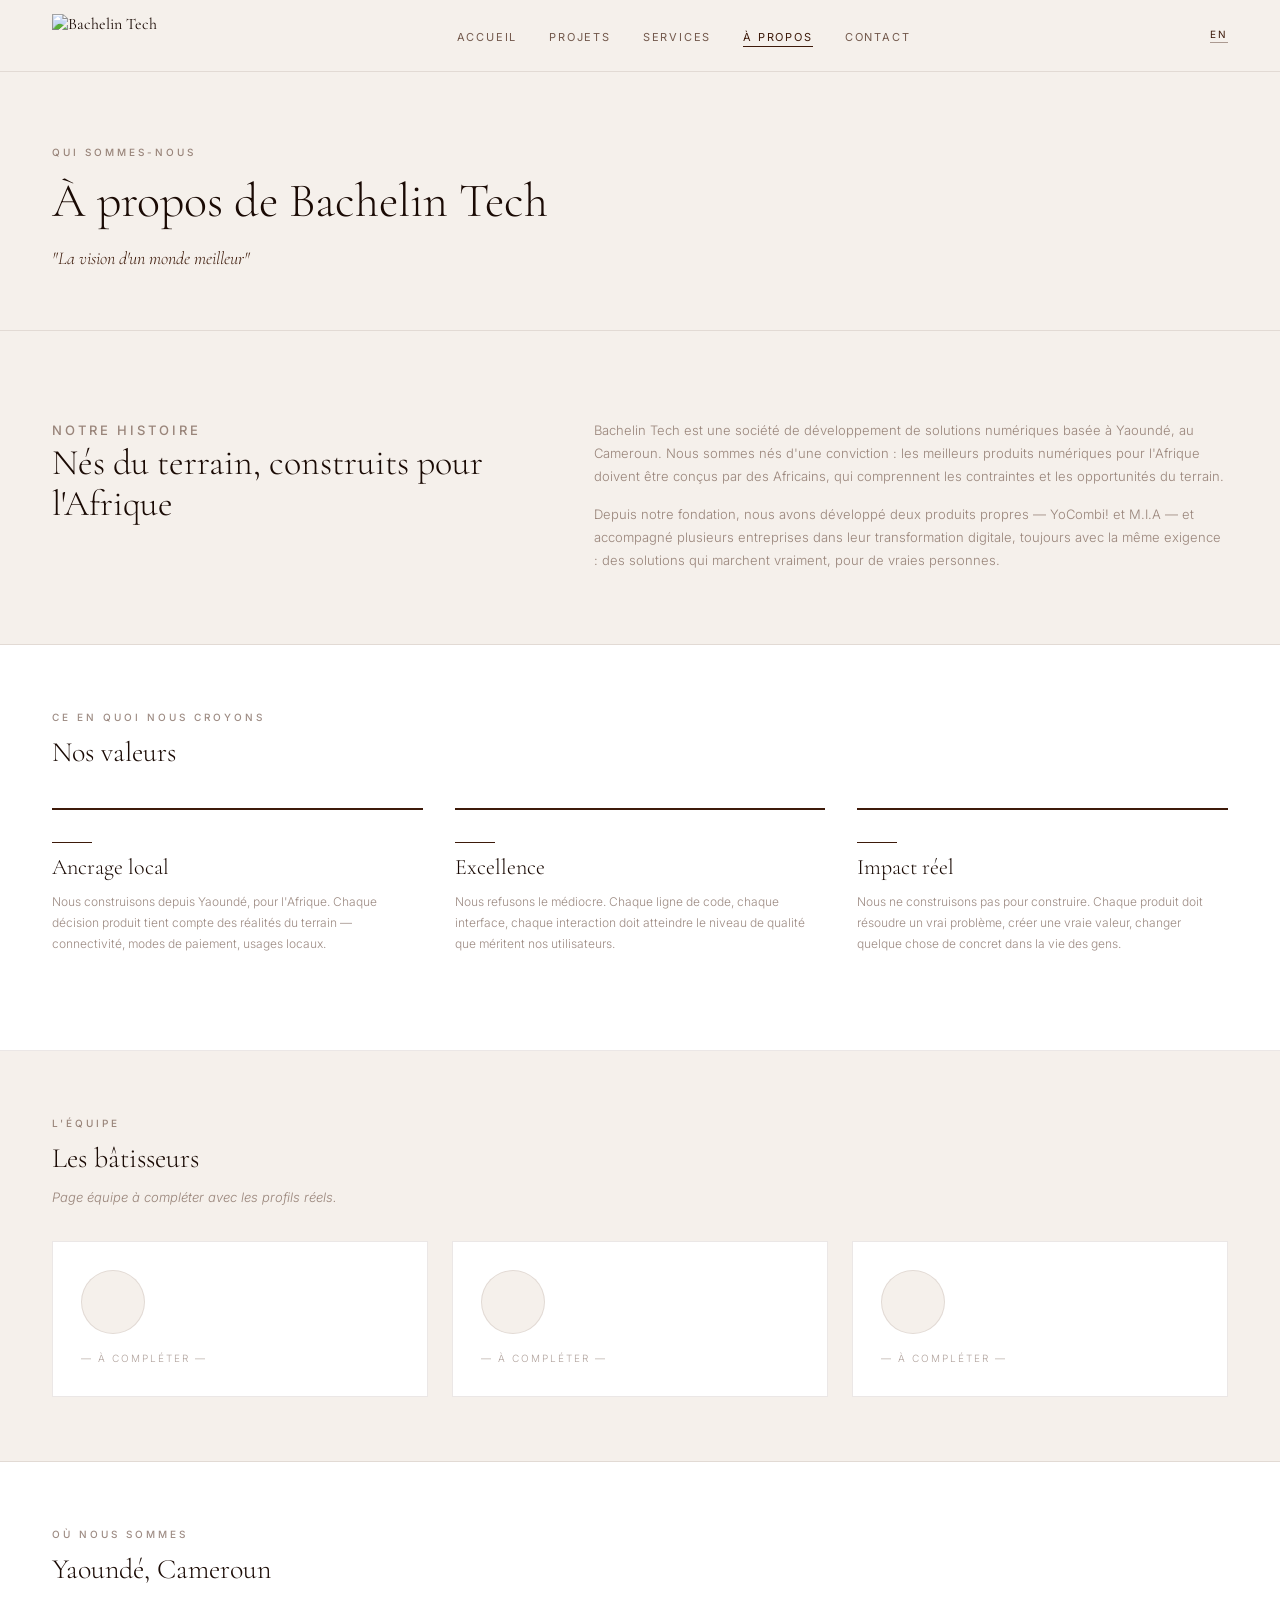
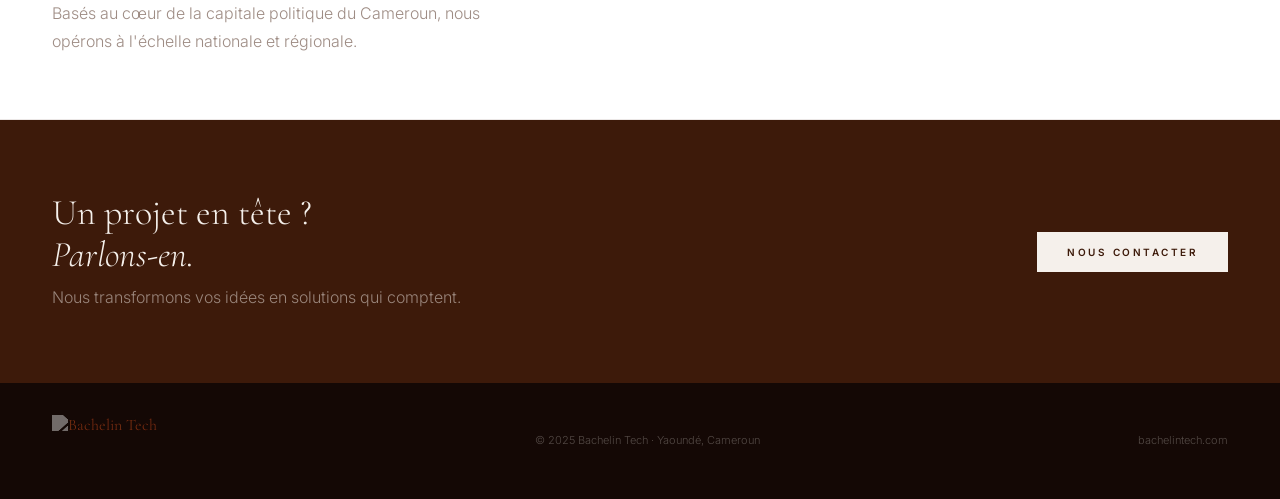
==== a-propos.html @ e6c0b754 "feat: add about page — histoire, valeurs, équipe, localisation" ====
<!DOCTYPE html>
<html lang="fr">
<head>
  <meta charset="UTF-8">
  <meta name="viewport" content="width=device-width, initial-scale=1.0">
  <meta name="description" content="À propos de Bachelin Tech — Histoire, valeurs, équipe. Yaoundé, Cameroun.">
  <title data-i18n="meta.title.about">À propos — Bachelin Tech</title>
  <link rel="stylesheet" href="assets/css/main.css">
  <link rel="icon" type="image/png" href="assets/images/logo-btech.png">
</head>
<body>

  <nav id="main-nav">
    <a href="index.html" class="nav-brand"><img src="assets/images/logo-btech.png" alt="Bachelin Tech" class="nav-logo"></a>
    <ul class="nav-links">
      <li><a href="index.html"    data-i18n="nav.home">Accueil</a></li>
      <li><a href="projets.html"  data-i18n="nav.projects">Projets</a></li>
      <li><a href="services.html" data-i18n="nav.services">Services</a></li>
      <li><a href="a-propos.html" data-i18n="nav.about">À propos</a></li>
      <li><a href="contact.html"  data-i18n="nav.contact">Contact</a></li>
    </ul>
    <div class="nav-right">
      <button class="lang-toggle" id="lang-toggle">EN</button>
      <button class="nav-burger" id="nav-burger" aria-label="Menu">☰</button>
    </div>
  </nav>
  <div class="nav-mobile" id="mobile-nav">
    <button class="nav-mobile-close" id="mobile-nav-close">✕</button>
    <a href="index.html"    data-i18n="nav.home">Accueil</a>
    <a href="projets.html"  data-i18n="nav.projects">Projets</a>
    <a href="services.html" data-i18n="nav.services">Services</a>
    <a href="a-propos.html" data-i18n="nav.about">À propos</a>
    <a href="contact.html"  data-i18n="nav.contact">Contact</a>
  </div>

  <main>

    <header class="page-hero">
      <p class="eyebrow" data-i18n="about.eyebrow">Qui sommes-nous</p>
      <h1 data-i18n="about.title">À propos de Bachelin Tech</h1>
      <p style="margin-top:14px;font-family:'Cormorant Garamond',Georgia,serif;font-size:18px;font-style:italic;color:#3D1A0A" data-i18n="about.sub">"La vision d'un monde meilleur"</p>
    </header>

    <!-- ═══ HISTOIRE ═════════════════════════════════════════ -->
    <section class="about-histoire">
      <div>
        <p class="eyebrow" data-i18n="about.h.eyebrow">Notre histoire</p>
        <h2 data-i18n="about.h.title">Nés du terrain, construits pour l'Afrique</h2>
      </div>
      <div>
        <p data-i18n="about.h.p1">Bachelin Tech est une société de développement de solutions numériques basée à Yaoundé, au Cameroun. Nous sommes nés d'une conviction : les meilleurs produits numériques pour l'Afrique doivent être conçus par des Africains, qui comprennent les contraintes et les opportunités du terrain.</p>
        <p style="margin-top:16px" data-i18n="about.h.p2">Depuis notre fondation, nous avons développé deux produits propres — YoCombi! et M.I.A — et accompagné plusieurs entreprises dans leur transformation digitale, toujours avec la même exigence : des solutions qui marchent vraiment, pour de vraies personnes.</p>
      </div>
    </section>

    <!-- ═══ VALEURS ═══════════════════════════════════════════ -->
    <section class="values-section">
      <p class="eyebrow" data-i18n="about.v.eyebrow">Ce en quoi nous croyons</p>
      <h2 style="font-size:28px;margin-top:10px" data-i18n="about.v.title">Nos valeurs</h2>
      <div class="values-grid">
        <div class="value-card">
          <div class="rule"></div>
          <h3 class="value-name" data-i18n="about.v1.name">Ancrage local</h3>
          <p class="value-desc" data-i18n="about.v1.desc">Nous construisons depuis Yaoundé, pour l'Afrique. Chaque décision produit tient compte des réalités du terrain — connectivité, modes de paiement, usages locaux.</p>
        </div>
        <div class="value-card">
          <div class="rule"></div>
          <h3 class="value-name" data-i18n="about.v2.name">Excellence</h3>
          <p class="value-desc" data-i18n="about.v2.desc">Nous refusons le médiocre. Chaque ligne de code, chaque interface, chaque interaction doit atteindre le niveau de qualité que méritent nos utilisateurs.</p>
        </div>
        <div class="value-card">
          <div class="rule"></div>
          <h3 class="value-name" data-i18n="about.v3.name">Impact réel</h3>
          <p class="value-desc" data-i18n="about.v3.desc">Nous ne construisons pas pour construire. Chaque produit doit résoudre un vrai problème, créer une vraie valeur, changer quelque chose de concret dans la vie des gens.</p>
        </div>
      </div>
    </section>

    <!-- ═══ ÉQUIPE ════════════════════════════════════════════ -->
    <section class="team-section">
      <p class="eyebrow" data-i18n="about.team.eyebrow">L'équipe</p>
      <h2 style="font-size:28px;margin-top:10px" data-i18n="about.team.title">Les bâtisseurs</h2>
      <p style="margin-top:12px;font-style:italic;color:rgba(61,26,10,0.5);font-family:'Inter',sans-serif;font-size:13px" data-i18n="about.team.note">Page équipe à compléter avec les profils réels.</p>
      <div class="team-grid">
        <div class="team-placeholder">
          <div class="team-avatar"></div>
          <p style="font-family:'Inter',sans-serif;font-size:10px;letter-spacing:2px;color:rgba(61,26,10,0.4)">— À COMPLÉTER —</p>
        </div>
        <div class="team-placeholder">
          <div class="team-avatar"></div>
          <p style="font-family:'Inter',sans-serif;font-size:10px;letter-spacing:2px;color:rgba(61,26,10,0.4)">— À COMPLÉTER —</p>
        </div>
        <div class="team-placeholder">
          <div class="team-avatar"></div>
          <p style="font-family:'Inter',sans-serif;font-size:10px;letter-spacing:2px;color:rgba(61,26,10,0.4)">— À COMPLÉTER —</p>
        </div>
      </div>
    </section>

    <!-- ═══ LOCALISATION ══════════════════════════════════════ -->
    <section class="section" style="border-bottom:1px solid rgba(61,26,10,0.1);background:#ffffff">
      <p class="eyebrow" data-i18n="about.location.eyebrow">Où nous sommes</p>
      <h2 style="font-size:28px;margin-top:10px" data-i18n="about.location.title">Yaoundé, Cameroun</h2>
      <p style="margin-top:14px;max-width:480px" data-i18n="about.location.desc">Basés au cœur de la capitale politique du Cameroun, nous opérons à l'échelle nationale et régionale.</p>
    </section>

    <div class="cta-band">
      <div>
        <h2><span data-i18n="cta.headline1">Un projet en tête ?</span><br><em data-i18n="cta.headline2">Parlons-en.</em></h2>
        <p data-i18n="cta.sub">Nous transformons vos idées en solutions qui comptent.</p>
      </div>
      <a href="contact.html" class="btn-light" data-i18n="cta.btn">Nous contacter</a>
    </div>

  </main>

  <footer id="main-footer">
    <img src="assets/images/logo-btech.png" alt="Bachelin Tech" class="footer-logo">
    <p class="footer-copy" data-i18n="footer.copy">© 2025 Bachelin Tech · Yaoundé, Cameroun</p>
    <p class="footer-copy">bachelintech.com</p>
  </footer>
  <script src="assets/js/i18n.js"></script>
  <script src="assets/js/main.js"></script>
</body>
</html>
---- assets/css/main.css ----
/* ─── GOOGLE FONTS ───────────────────────────────────────── */
@import url('https://fonts.googleapis.com/css2?family=Cormorant+Garamond:ital,wght@0,300;0,400;0,600;1,300;1,400&family=Inter:wght@300;400;500;600&display=swap');

/* ─── VARIABLES ──────────────────────────────────────────── */
:root {
  --cream:      #F5F0EB;
  --brown:      #3D1A0A;
  --dark:       #1a0a04;
  --footer-bg:  #140805;
  --white:      #ffffff;
  --border:     rgba(61, 26, 10, 0.10);
  --muted:      rgba(61, 26, 10, 0.50);
  --font-serif: 'Cormorant Garamond', Georgia, serif;
  --font-sans:  'Inter', -apple-system, BlinkMacSystemFont, sans-serif;
}

/* ─── RESET ──────────────────────────────────────────────── */
*, *::before, *::after { box-sizing: border-box; margin: 0; padding: 0; }
html { scroll-behavior: smooth; }
body { background: var(--cream); color: var(--dark); font-family: var(--font-serif); -webkit-font-smoothing: antialiased; }
img { max-width: 100%; display: block; }
a { text-decoration: none; color: inherit; }
ul { list-style: none; }
button { cursor: pointer; border: none; background: none; font-family: inherit; }

/* ─── TYPOGRAPHY ─────────────────────────────────────────── */
h1, h2, h3, h4 { font-family: var(--font-serif); font-weight: 300; line-height: 1.15; color: var(--dark); }
p { font-family: var(--font-sans); font-weight: 300; line-height: 1.75; color: var(--muted); }
.eyebrow { font-family: var(--font-sans); font-size: 10px; letter-spacing: 3px; font-weight: 500; color: var(--muted); text-transform: uppercase; }
.brown  { color: var(--brown); }
.rule   { width: 40px; height: 1px; background: var(--brown); }

/* ─── NAV ────────────────────────────────────────────────── */
#main-nav {
  position: sticky; top: 0; z-index: 100;
  background: var(--cream);
  height: 72px;
  display: flex; align-items: center; justify-content: space-between;
  padding: 0 52px;
  border-bottom: 1px solid var(--border);
}
.nav-logo { height: 44px; width: auto; }
.nav-links { display: flex; gap: 32px; align-items: center; }
.nav-links a {
  font-family: var(--font-sans); font-size: 11px; letter-spacing: 1.8px;
  text-transform: uppercase; color: var(--brown); opacity: 0.7; transition: opacity 0.2s;
}
.nav-links a:hover, .nav-links a.active { opacity: 1; }
.nav-links a.active { border-bottom: 1px solid var(--brown); padding-bottom: 2px; }
.nav-right { display: flex; align-items: center; gap: 16px; }
.lang-toggle {
  font-family: var(--font-sans); font-size: 10px; letter-spacing: 2px;
  color: var(--brown); border-bottom: 1px solid rgba(61,26,10,0.4); padding-bottom: 2px;
}
.nav-burger { display: none; font-size: 22px; color: var(--brown); }
.nav-mobile {
  display: none; position: fixed; inset: 0; background: var(--cream); z-index: 99;
  flex-direction: column; align-items: center; justify-content: center; gap: 32px;
}
.nav-mobile.open { display: flex; }
.nav-mobile a { font-family: var(--font-serif); font-size: 32px; font-weight: 300; color: var(--dark); }
.nav-mobile-close { position: absolute; top: 24px; right: 28px; font-size: 28px; color: var(--brown); }

/* ─── FOOTER ─────────────────────────────────────────────── */
#main-footer {
  background: var(--footer-bg);
  padding: 32px 52px;
  display: flex; justify-content: space-between; align-items: center;
}
.footer-logo { height: 52px; width: auto; opacity: 0.4; filter: brightness(10); }
.footer-copy { font-family: var(--font-sans); font-size: 11px; color: rgba(245,240,235,0.28); }

/* ─── BUTTONS ────────────────────────────────────────────── */
.btn-primary {
  display: inline-block; font-family: var(--font-sans); font-size: 10px;
  letter-spacing: 2.5px; font-weight: 600; text-transform: uppercase;
  background: var(--brown); color: var(--cream); padding: 13px 26px; transition: opacity 0.2s;
}
.btn-primary:hover { opacity: 0.85; }
.btn-ghost {
  font-family: var(--font-serif); font-size: 15px; font-style: italic;
  color: var(--brown); border-bottom: 1px solid rgba(61,26,10,0.3); padding-bottom: 2px;
}
.btn-light {
  display: inline-block; font-family: var(--font-sans); font-size: 10px;
  letter-spacing: 2.5px; font-weight: 600; text-transform: uppercase;
  background: var(--cream); color: var(--brown); padding: 14px 30px;
}
.btn-light:hover { opacity: 0.85; }

/* ─── PAGE HERO (inner pages) ────────────────────────────── */
.page-hero { padding: 72px 52px 56px; border-bottom: 1px solid var(--border); }
.page-hero h1 { font-size: 48px; margin-top: 12px; }

/* ─── CTA BAND ───────────────────────────────────────────── */
.cta-band {
  background: var(--brown); padding: 72px 52px;
  display: flex; justify-content: space-between; align-items: center; gap: 40px;
}
.cta-band h2 { font-size: 36px; color: var(--cream); }
.cta-band p  { color: rgba(245,240,235,0.5); margin-top: 8px; }

/* ─── SECTION HELPERS ────────────────────────────────────── */
.section { padding: 64px 52px; }
.section-top {
  display: flex; justify-content: space-between; align-items: flex-end; margin-bottom: 48px;
}

/* ─── HOME: HERO SPLIT ───────────────────────────────────── */
.hero-split {
  display: grid; grid-template-columns: 52% 48%;
  min-height: 500px; border-bottom: 1px solid var(--border);
}
.hero-left {
  padding: 60px 52px;
  display: flex; flex-direction: column; justify-content: space-between;
  border-right: 1px solid var(--border);
}
.hero-logo    { height: 72px; width: auto; margin-bottom: 24px; }
.hero-headline { font-size: 54px; line-height: 1.1; }
.hero-meta    { margin-top: auto; padding-top: 36px; }
.hero-tagline {
  font-family: var(--font-sans); font-size: 13px; font-weight: 300; color: #5a3a28;
  line-height: 1.75; max-width: 340px; margin-bottom: 28px;
}
.hero-ctas    { display: flex; align-items: center; gap: 20px; }
.hero-right   { display: flex; flex-direction: column; }
.hero-product {
  flex: 1; padding: 36px 40px; border-bottom: 1px solid var(--border);
  display: flex; flex-direction: column; justify-content: space-between;
  transition: background 0.2s;
}
.hero-product:last-child { border-bottom: none; }
.hero-product:hover { background: rgba(255,255,255,0.5); }
.prod-name { font-size: 36px; margin: 10px 0; }
.prod-link { font-family: var(--font-serif); font-size: 15px; font-style: italic; color: rgba(61,26,10,0.35); margin-top: 14px; }

/* ─── HOME: MANIFESTE ────────────────────────────────────── */
.manifeste {
  padding: 72px 52px; display: grid; grid-template-columns: 1fr 1fr;
  gap: 64px; align-items: center; border-bottom: 1px solid var(--border); background: var(--white);
}
.manifeste blockquote { font-size: 30px; line-height: 1.4; }
.manifeste .rule      { margin-bottom: 22px; }

/* ─── HOME: SERVICES APERÇU ──────────────────────────────── */
.services-preview { padding: 64px 52px; border-bottom: 1px solid var(--border); }
.services-grid    { display: grid; grid-template-columns: repeat(3, 1fr); }
.svc-item { padding: 24px; border-left: 1px solid var(--border); }
.svc-item:first-child { border-left: none; padding-left: 0; }
.svc-num  { font-family: var(--font-sans); font-size: 10px; letter-spacing: 2px; color: rgba(61,26,10,0.28); margin-bottom: 12px; }
.svc-name { font-size: 20px; margin-bottom: 8px; }
.svc-desc { font-size: 12px; }

/* ─── PROJECTS ───────────────────────────────────────────── */
.product-feature {
  padding: 64px 52px; display: grid; grid-template-columns: 1fr 1fr;
  gap: 64px; align-items: start; border-bottom: 1px solid var(--border);
}
.product-feature:nth-child(even) { background: var(--white); }
.product-tag {
  display: inline-block; font-family: var(--font-sans); font-size: 9px; letter-spacing: 2px;
  font-weight: 700; color: var(--brown); background: rgba(61,26,10,0.07);
  padding: 4px 12px; border-radius: 20px; margin-bottom: 16px;
}
.product-name         { font-size: 48px; line-height: 1; margin-bottom: 16px; }
.product-name .accent { color: var(--brown); }
.product-body p       { margin-top: 16px; font-size: 13px; }
.product-meta         { margin-top: 24px; }
.product-meta-item {
  display: flex; gap: 12px; padding: 12px 0;
  border-top: 1px solid var(--border); font-family: var(--font-sans); font-size: 12px;
}
.product-meta-label { color: var(--muted); min-width: 100px; }
.product-meta-value { color: var(--dark); font-weight: 500; }
.product-visual {
  background: var(--cream); border: 1px solid var(--border); padding: 40px;
  display: flex; align-items: center; justify-content: center; min-height: 280px;
}
.product-visual-placeholder { font-size: 64px; color: rgba(61,26,10,0.12); font-family: var(--font-serif); }

.clients-section { padding: 64px 52px; background: var(--white); }
.clients-grid {
  display: grid; grid-template-columns: repeat(3, 1fr);
  gap: 1px; background: var(--border); border: 1px solid var(--border); margin-top: 40px;
}
.client-card { background: var(--cream); padding: 32px 28px; transition: background 0.2s; }
.client-card:hover { background: var(--white); }
.client-sector { font-family: var(--font-sans); font-size: 9px; letter-spacing: 2px; color: var(--muted); font-weight: 600; margin-bottom: 10px; }
.client-name   { font-size: 22px; margin-bottom: 10px; }
.client-desc   { font-size: 12px; line-height: 1.65; }

/* ─── SERVICES ───────────────────────────────────────────── */
.services-full { padding: 64px 52px; border-bottom: 1px solid var(--border); }
.services-full-grid { display: grid; grid-template-columns: repeat(2, 1fr); gap: 0; margin-top: 40px; }
.service-full-item { padding: 36px 32px; border-top: 1px solid var(--border); border-left: 1px solid var(--border); }
.service-full-item:nth-child(odd) { border-left: none; }
.service-icon  { font-size: 28px; margin-bottom: 16px; }
.service-title { font-size: 24px; margin-bottom: 12px; }
.service-text  { font-size: 13px; }

.process-section { padding: 64px 52px; background: var(--white); border-bottom: 1px solid var(--border); }
.process-steps   { display: grid; grid-template-columns: repeat(4, 1fr); gap: 0; margin-top: 40px; }
.process-step    { padding: 32px 24px; border-left: 1px solid var(--border); }
.process-step:first-child { border-left: none; }
.process-num   { font-family: var(--font-sans); font-size: 10px; letter-spacing: 2px; color: var(--muted); margin-bottom: 12px; }
.process-title { font-size: 20px; margin-bottom: 8px; }
.process-desc  { font-size: 12px; }

/* ─── ABOUT ──────────────────────────────────────────────── */
.about-histoire {
  padding: 72px 52px; display: grid; grid-template-columns: 40% 1fr;
  gap: 72px; border-bottom: 1px solid var(--border);
}
.about-histoire h2 { font-size: 36px; }
.about-histoire p  { font-size: 13px; margin-top: 16px; }

.values-section { padding: 64px 52px; border-bottom: 1px solid var(--border); background: var(--white); }
.values-grid    { display: grid; grid-template-columns: repeat(3,1fr); gap: 32px; margin-top: 40px; }
.value-card     { padding: 32px 0; border-top: 2px solid var(--brown); }
.value-name     { font-size: 22px; margin: 12px 0 10px; }
.value-desc     { font-size: 12px; }

.team-section { padding: 64px 52px; border-bottom: 1px solid var(--border); }
.team-grid    { display: grid; grid-template-columns: repeat(3,1fr); gap: 24px; margin-top: 32px; }
.team-placeholder { border: 1px solid var(--border); padding: 28px; background: var(--white); }
.team-avatar  { width: 64px; height: 64px; border-radius: 50%; background: var(--cream); border: 1px solid var(--border); margin-bottom: 16px; }

/* ─── CONTACT ────────────────────────────────────────────── */
.contact-layout {
  padding: 64px 52px; display: grid; grid-template-columns: 1fr 1fr;
  gap: 80px; align-items: start;
}
.contact-form   { display: flex; flex-direction: column; gap: 20px; }
.form-group     { display: flex; flex-direction: column; gap: 6px; }
.form-label     { font-family: var(--font-sans); font-size: 10px; letter-spacing: 2px; color: var(--muted); font-weight: 500; text-transform: uppercase; }
.form-input, .form-textarea {
  background: var(--white); border: 1px solid var(--border); padding: 14px 16px;
  font-family: var(--font-sans); font-size: 13px; color: var(--dark);
  outline: none; transition: border-color 0.2s; width: 100%;
}
.form-input:focus, .form-textarea:focus { border-color: var(--brown); }
.form-textarea { resize: vertical; min-height: 140px; }
.form-submit   { align-self: flex-start; margin-top: 8px; }
#form-success  { display: none; font-family: var(--font-serif); font-size: 18px; font-style: italic; color: var(--brown); padding: 20px 0; }

.contact-info h3 { font-size: 24px; margin-bottom: 24px; }
.contact-info-item { display: flex; flex-direction: column; gap: 4px; padding: 16px 0; border-top: 1px solid var(--border); }
.info-label { font-family: var(--font-sans); font-size: 10px; letter-spacing: 2px; color: var(--muted); }
.info-value { font-size: 16px; }

/* ─── RESPONSIVE ─────────────────────────────────────────── */
@media (max-width: 768px) {
  #main-nav { padding: 0 20px; }
  .nav-links { display: none; }
  .nav-burger { display: block; }

  .hero-split { grid-template-columns: 1fr; }
  .hero-left  { padding: 40px 20px; border-right: none; border-bottom: 1px solid var(--border); }
  .hero-headline { font-size: 38px; }

  .manifeste,
  .product-feature,
  .about-histoire,
  .contact-layout { grid-template-columns: 1fr; gap: 40px; padding: 48px 20px; }

  .services-grid,
  .process-steps { grid-template-columns: 1fr; }
  .svc-item, .process-step { border-left: none; border-top: 1px solid var(--border); padding: 20px 0; }
  .svc-item:first-child, .process-step:first-child { border-top: none; }

  .services-full-grid, .clients-grid, .values-grid, .team-grid { grid-template-columns: 1fr; }
  .service-full-item { border-left: none; }

  .services-preview, .services-full, .process-section, .clients-section,
  .values-section, .team-section, .section { padding: 48px 20px; }

  .page-hero { padding: 48px 20px 40px; }
  .page-hero h1 { font-size: 34px; }

  .cta-band { flex-direction: column; align-items: flex-start; padding: 48px 20px; }
  .cta-band h2 { font-size: 28px; }

  #main-footer { flex-direction: column; gap: 16px; padding: 24px 20px; text-align: center; }
}
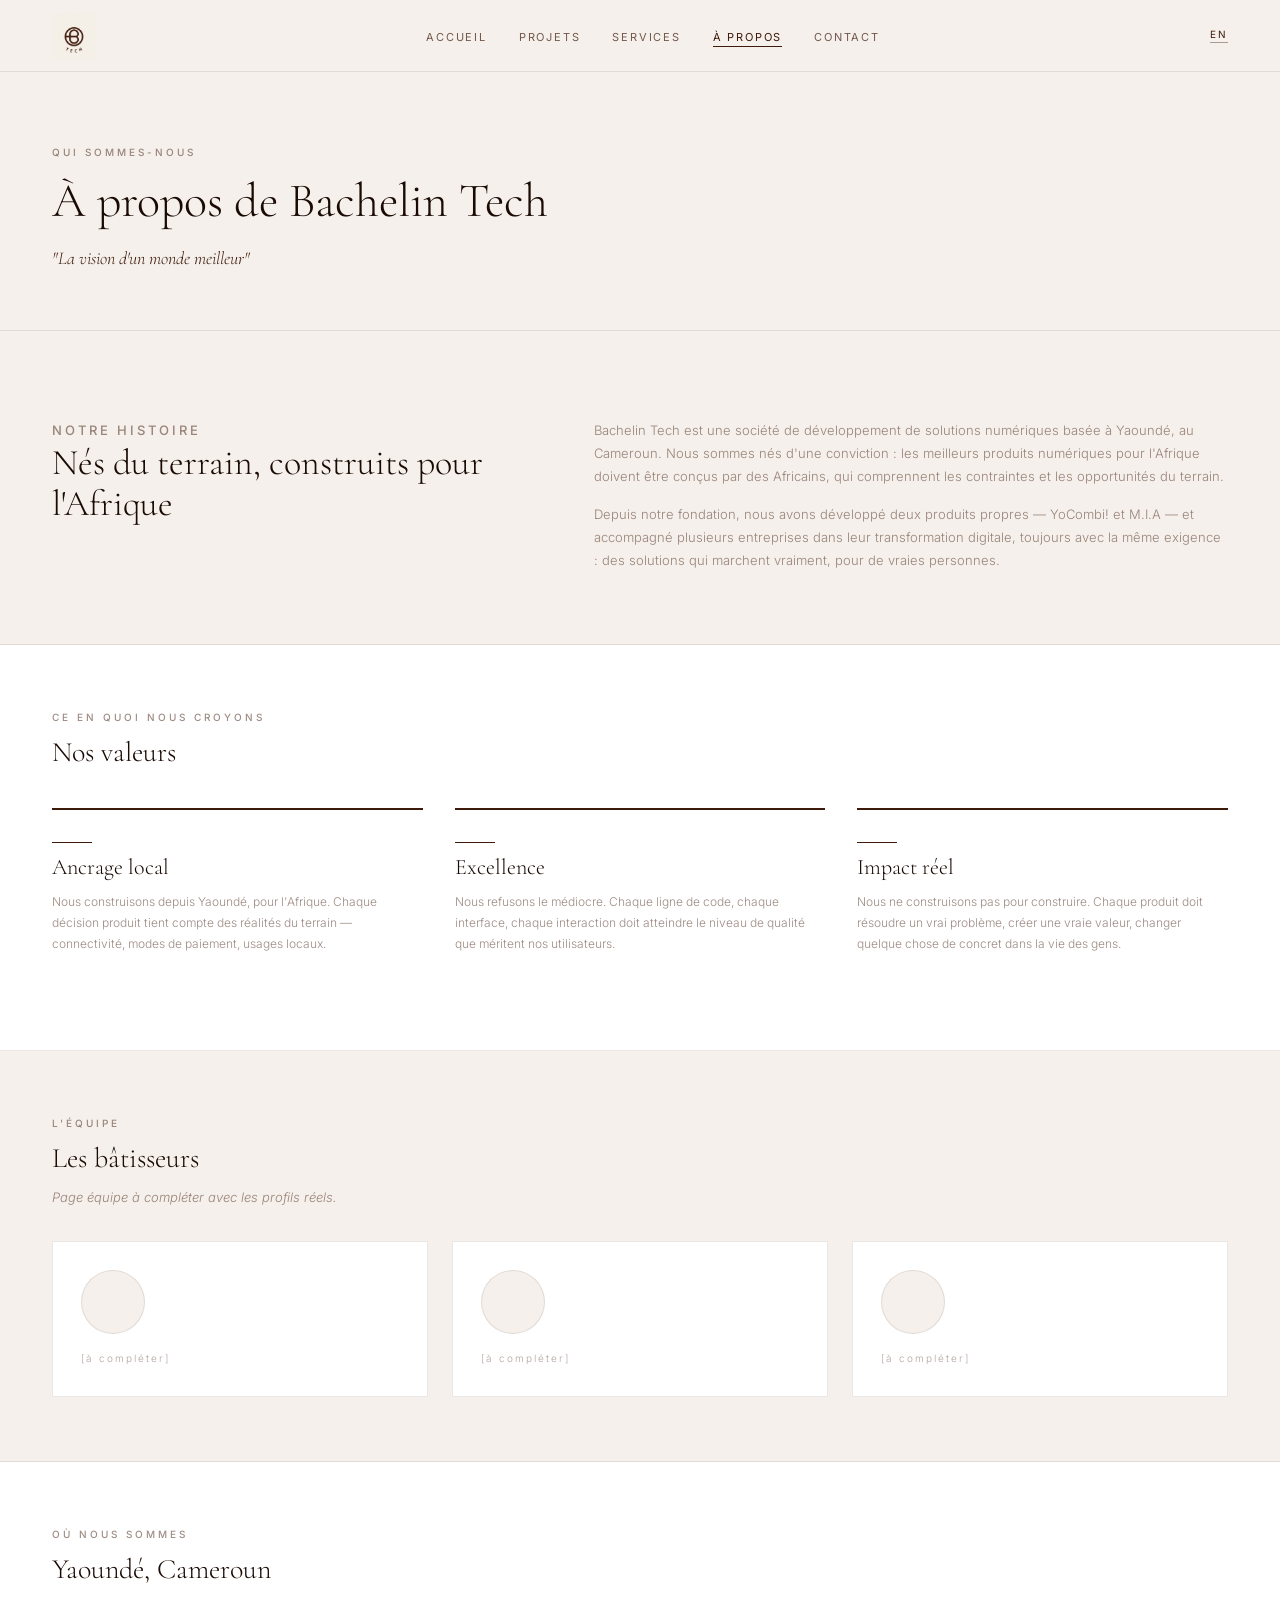
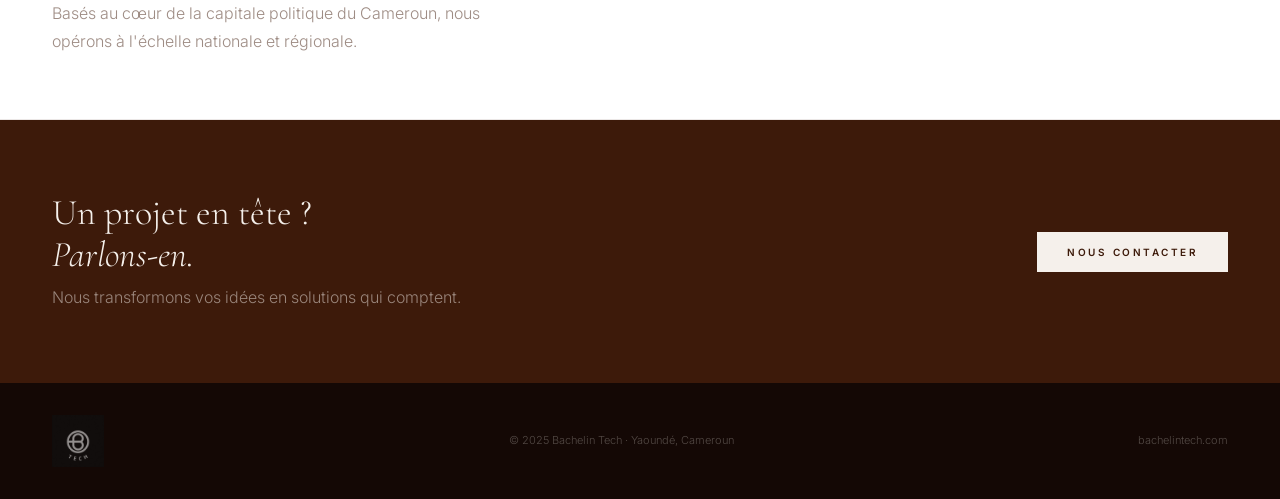
==== commit caaaf35a: "fix: logo footer visible, suppression tirets longs, retrait eyebrow hero" ====
--- a/a-propos.html
+++ b/a-propos.html
@@ -3,8 +3,8 @@
 <head>
   <meta charset="UTF-8">
   <meta name="viewport" content="width=device-width, initial-scale=1.0">
-  <meta name="description" content="À propos de Bachelin Tech — Histoire, valeurs, équipe. Yaoundé, Cameroun.">
-  <title data-i18n="meta.title.about">À propos — Bachelin Tech</title>
+  <meta name="description" content="À propos de Bachelin Tech : Histoire, valeurs, équipe. Yaoundé, Cameroun.">
+  <title data-i18n="meta.title.about">À propos | Bachelin Tech</title>
   <link rel="stylesheet" href="assets/css/main.css">
   <link rel="icon" type="image/png" href="assets/images/logo-btech.png">
 </head>
@@ -49,7 +49,7 @@
       </div>
       <div>
         <p data-i18n="about.h.p1">Bachelin Tech est une société de développement de solutions numériques basée à Yaoundé, au Cameroun. Nous sommes nés d'une conviction : les meilleurs produits numériques pour l'Afrique doivent être conçus par des Africains, qui comprennent les contraintes et les opportunités du terrain.</p>
-        <p style="margin-top:16px" data-i18n="about.h.p2">Depuis notre fondation, nous avons développé deux produits propres — YoCombi! et M.I.A — et accompagné plusieurs entreprises dans leur transformation digitale, toujours avec la même exigence : des solutions qui marchent vraiment, pour de vraies personnes.</p>
+        <p style="margin-top:16px" data-i18n="about.h.p2">Depuis notre fondation, nous avons développé deux produits propres, YoCombi! et M.I.A, et accompagné plusieurs entreprises dans leur transformation digitale, toujours avec la même exigence : des solutions qui marchent vraiment, pour de vraies personnes.</p>
       </div>
     </section>
 
@@ -61,7 +61,7 @@
         <div class="value-card">
           <div class="rule"></div>
           <h3 class="value-name" data-i18n="about.v1.name">Ancrage local</h3>
-          <p class="value-desc" data-i18n="about.v1.desc">Nous construisons depuis Yaoundé, pour l'Afrique. Chaque décision produit tient compte des réalités du terrain — connectivité, modes de paiement, usages locaux.</p>
+          <p class="value-desc" data-i18n="about.v1.desc">Nous construisons depuis Yaoundé, pour l'Afrique. Chaque décision produit tient compte des réalités du terrain : connectivité, modes de paiement, usages locaux.</p>
         </div>
         <div class="value-card">
           <div class="rule"></div>
@@ -84,15 +84,15 @@
       <div class="team-grid">
         <div class="team-placeholder">
           <div class="team-avatar"></div>
-          <p style="font-family:'Inter',sans-serif;font-size:10px;letter-spacing:2px;color:rgba(61,26,10,0.4)">— À COMPLÉTER —</p>
+          <p style="font-family:'Inter',sans-serif;font-size:10px;letter-spacing:2px;color:rgba(61,26,10,0.4)">[à compléter]</p>
         </div>
         <div class="team-placeholder">
           <div class="team-avatar"></div>
-          <p style="font-family:'Inter',sans-serif;font-size:10px;letter-spacing:2px;color:rgba(61,26,10,0.4)">— À COMPLÉTER —</p>
+          <p style="font-family:'Inter',sans-serif;font-size:10px;letter-spacing:2px;color:rgba(61,26,10,0.4)">[à compléter]</p>
         </div>
         <div class="team-placeholder">
           <div class="team-avatar"></div>
-          <p style="font-family:'Inter',sans-serif;font-size:10px;letter-spacing:2px;color:rgba(61,26,10,0.4)">— À COMPLÉTER —</p>
+          <p style="font-family:'Inter',sans-serif;font-size:10px;letter-spacing:2px;color:rgba(61,26,10,0.4)">[à compléter]</p>
         </div>
       </div>
     </section>
--- a/assets/css/main.css
+++ b/assets/css/main.css
@@ -67,7 +67,7 @@
   padding: 32px 52px;
   display: flex; justify-content: space-between; align-items: center;
 }
-.footer-logo { height: 52px; width: auto; opacity: 0.4; filter: brightness(10); }
+.footer-logo { height: 52px; width: auto; filter: invert(1) grayscale(1); opacity: 0.65; }
 .footer-copy { font-family: var(--font-sans); font-size: 11px; color: rgba(245,240,235,0.28); }
 
 /* ─── BUTTONS ────────────────────────────────────────────── */
